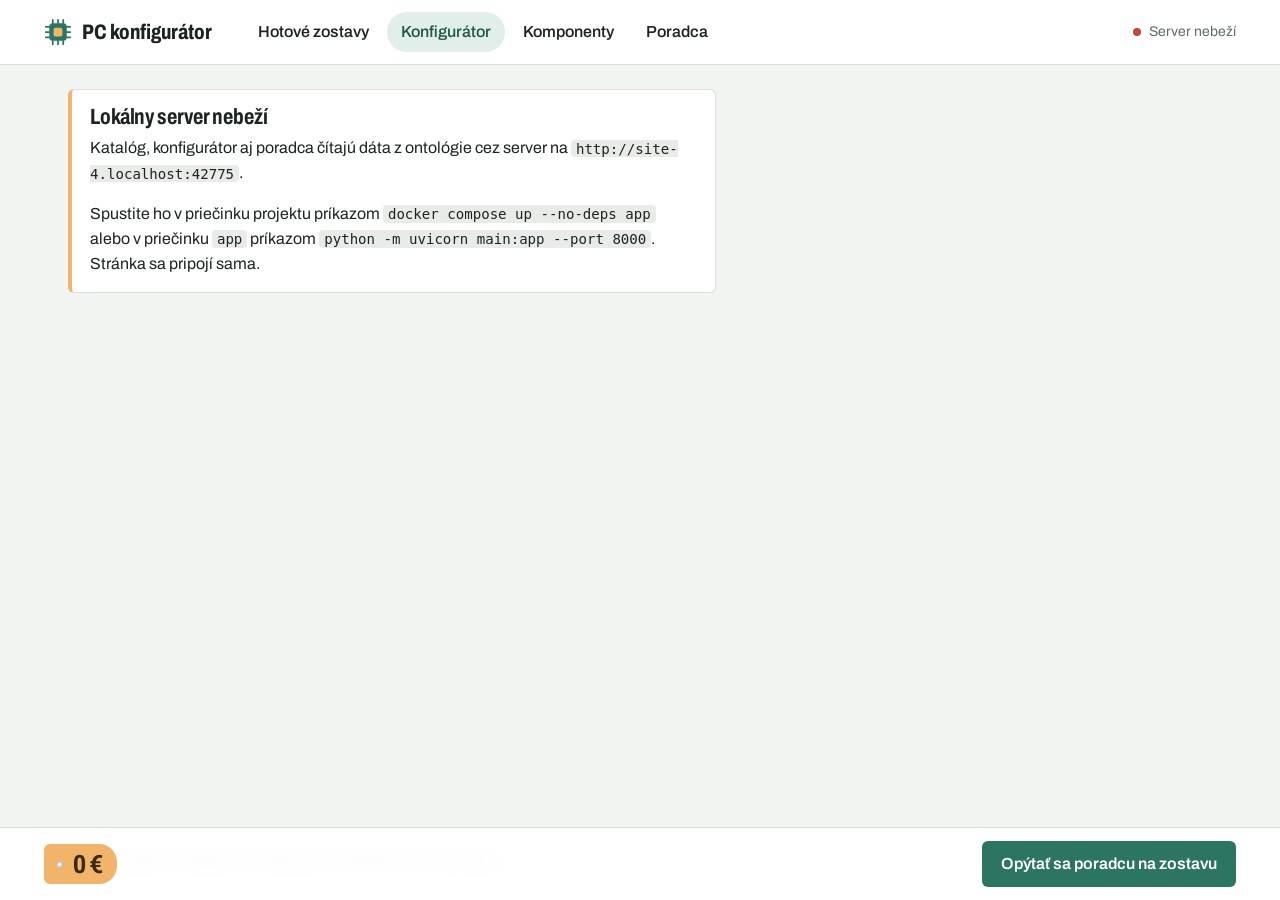
==== app/static/konfigurator.html @ f8c4b366 "Konfigurátor, zostavy, komponenty a poradca" ====
<!doctype html>
<html lang="sk">
<head>
<meta charset="utf-8">
<meta name="viewport" content="width=device-width, initial-scale=1">
<title>Konfigurátor – PC konfigurátor</title>
<link rel="icon" href="favicon.svg" type="image/svg+xml">
<link rel="stylesheet" href="css/app.css">
</head>
<body data-strana="konfigurator">
<main class="obal">
<div class="konf-hlavicka">
  <h1>Konfigurátor</h1>
  <div class="vyber"><label for="preset" class="jemny maly">Začať od</label><select id="preset"></select></div>
</div>
<div class="konf">
  <section aria-label="Náhľad počítača">
    <div class="pohlad-prep"><span class="jemny" id="pohladInfo"></span>
      <div class="prepinac" role="group" aria-label="Zobrazenie"><button type="button" data-mode="3d" aria-pressed="true">3D</button><button type="button" data-mode="2d" aria-pressed="false">Bokorys s kótami</button></div></div>
    <div class="scena" id="host3d"><canvas id="c3d" aria-label="3D model zostavy"></canvas><div class="ovl3d" id="ovl3d"></div><div class="tip3d" id="tip3d" hidden></div>
      <div class="nastroje3d" id="tools3d"><button type="button" data-t="spin" aria-pressed="true">Otáčanie</button><button type="button" data-t="glass" aria-pressed="true">Sklo</button><button type="button" data-t="rgb">RGB: <span></span></button><button type="button" data-t="view">Pohľad: <span></span></button></div></div>
    <div class="svg2d" id="svgHost" hidden></div>
    <div class="merace" id="merace"></div>
  </section>
  <aside class="panel" aria-label="Výber dielov">
    <div class="kategorie" role="tablist" id="kategorie"></div>
    <div class="moznosti-hlav"><h2 id="katNazov"></h2><label class="prepinac-maly"><input type="checkbox" id="lenKomp"> len kompatibilné</label></div>
    <div class="moznosti" id="moznosti"></div>
    <details class="kontroly-box" id="kontrolyBox"><summary id="kontrolySum">Kontrola kompatibility</summary><ul class="kontroly" id="kontroly"></ul></details>
  </aside>
</div>
</main>
<div class="suhrn" aria-label="Súhrn zostavy"><div class="obal">
  <span class="cenovka"><b id="spolu">0 €</b></span>
  <div class="stav" id="stav"></div>
  <div class="tl"><button class="btn btn-1" type="button" id="btnPoradca">Opýtať sa poradcu na zostavu</button></div>
</div></div>
<script src="vendor/three.min.js"></script>
<script src="js/core.js"></script>
<script src="js/render2d.js"></script>
<script src="js/render3d.js"></script>
<script src="js/konfigurator.js"></script>
</body>
</html>
---- app/static/css/app.css ----
/* PC konfigurátor – štýly
   Paleta: svetlá šalviová šedá, pokojná zelenomodrá na ovládanie,
   jediný teplý prvok je marhuľová cenovka (a citácie poradcu). */
@font-face {
  font-family: "Archivo"; font-weight: 100 900; font-stretch: 62% 125%; font-display: swap;
  src: url(../fonts/archivo-latin-wdth-normal.woff2) format("woff2");
  unicode-range: U+0000-00FF, U+0131, U+0152-0153, U+02BB-02BC, U+02C6, U+02DA, U+02DC, U+0304, U+0308, U+0329, U+2000-206F, U+20AC, U+2122, U+2191, U+2193, U+2212, U+2215, U+FEFF, U+FFFD;
}
@font-face {
  font-family: "Archivo"; font-weight: 100 900; font-stretch: 62% 125%; font-display: swap;
  src: url(../fonts/archivo-latin-ext-wdth-normal.woff2) format("woff2");
  unicode-range: U+0100-02BA, U+02BD-02C5, U+02C7-02CC, U+02CE-02D7, U+02DD-02FF, U+1E00-1E9F, U+2020, U+20A0-20AB, U+20AD-20C0, U+2C60-2C7F, U+A720-A7FF;
}

:root {
  --bg: #f2f4f1;
  --surface: #ffffff;
  --surface-2: #f7f8f6;
  --ink: #1c2421;
  --muted: #5f6b66;
  --line: #dadfda;
  --line-2: #e8ebe7;
  --accent: #2d7563;
  --accent-dark: #225a4c;
  --accent-soft: #e1eee9;
  --apricot: #f2b36a;
  --apricot-ink: #3a2a12;
  --ok: #2e8a5a;
  --ok-soft: #e3f1e8;
  --bad: #c0463a;
  --bad-soft: #f8e5e1;
  --scene: #1f2927;
  /* farby pre 2D náhľad (render2d.js) */
  --case: #2a302e; --case-2: #3a423f; --interior: #eef1ee; --board: #20403a; --board-2: #1d2422;
  --metal: #b8c0bc; --metal-2: #8b9590; --part: #333a37; --part-2: #4b534f;
  --wood: #9a6b3f; --wood-2: #7d5430; --copper: #b26a23; --pcb: var(--accent);
  --max: 1240px; --r: 10px; --r-s: 6px;
  --font: "Archivo", system-ui, -apple-system, "Segoe UI", sans-serif;
  accent-color: var(--accent);
  color-scheme: light;
}

*, *::before, *::after { box-sizing: border-box; }
html { -webkit-text-size-adjust: 100%; scroll-padding-top: 80px; }
body {
  margin: 0; min-height: 100vh; display: flex; flex-direction: column;
  background: var(--bg); color: var(--ink);
  font: 400 16px/1.55 var(--font); font-variant-numeric: tabular-nums;
  -webkit-font-smoothing: antialiased;
}
main { flex: 1; width: 100%; min-width: 0; }
img, svg, canvas { display: block; max-width: 100%; }
a { color: var(--accent); text-underline-offset: 3px; }
a:hover { color: var(--accent-dark); }
button, input, select, textarea { font: inherit; color: inherit; }
button { cursor: pointer; }
:focus-visible { outline: 3px solid var(--accent); outline-offset: 2px; }
code { font-size: .88em; background: var(--line-2); padding: .05em .35em; border-radius: 4px; }
.sr { position: absolute; width: 1px; height: 1px; overflow: hidden; clip: rect(0 0 0 0); white-space: nowrap; }
.obal { max-width: var(--max); margin: 0 auto; padding: 0 24px; }
@media (max-width: 640px) { .obal { padding: 0 16px; } }
.jemny { color: var(--muted); }
.maly { font-size: 14px; }

h1, h2, h3 { margin: 0; font-stretch: 76%; line-height: 1.02; letter-spacing: -.005em; text-wrap: balance; }
h1 { font-size: clamp(38px, 5vw, 58px); font-weight: 750; }
h2 { font-size: clamp(24px, 2.6vw, 30px); font-weight: 700; }
h3 { font-size: 21px; font-weight: 700; font-stretch: 86%; line-height: 1.15; }
p { margin: 0 0 1em; max-width: 66ch; }

/* ---------- hlavička ---------- */
.hlavicka { background: var(--surface); border-bottom: 1px solid var(--line); position: sticky; top: 0; z-index: 40; }
.hlavicka .obal { display: flex; align-items: center; gap: 32px; min-height: 64px; }
.znacka { display: flex; align-items: center; gap: 10px; color: var(--ink); text-decoration: none; }
.znacka svg { width: 28px; height: 28px; }
.znacka b { font-size: 21px; font-weight: 750; font-stretch: 78%; }
.nav { display: flex; gap: 4px; }
.nav a { color: var(--ink); text-decoration: none; font-weight: 550; padding: 8px 14px; border-radius: 999px; }
.nav a:hover { background: var(--surface-2); color: var(--ink); }
.nav a[aria-current="page"] { background: var(--accent-soft); color: var(--accent-dark); }
.server { margin-left: auto; display: inline-flex; align-items: center; gap: 8px; font-size: 14px; color: var(--muted); white-space: nowrap; }
.server i { width: 8px; height: 8px; border-radius: 50%; background: var(--line); }
.server.ok i { background: var(--ok); }
.server.caka i { background: var(--apricot); }
.server.zly i { background: var(--bad); }
.menu-btn { display: none; border: 1px solid var(--line); background: var(--surface); border-radius: var(--r-s); width: 42px; height: 42px; place-items: center; }
.menu-btn svg { width: 20px; height: 20px; }
@media (max-width: 900px) {
  .hlavicka .obal { gap: 12px; }
  .nav { display: none; position: absolute; left: 0; right: 0; top: 100%; flex-direction: column; gap: 2px; background: var(--surface); border-bottom: 1px solid var(--line); padding: 8px 16px 14px; }
  .nav.otvorene { display: flex; }
  .menu-btn { display: inline-grid; }
  .server span { display: none; }
}
@media (max-width: 560px) { .konf-hlavicka .vyber { width: 100%; } .konf-hlavicka select { flex: 1; } .filtre input { min-width: 0; flex: 1; } }

.pata { margin-top: 48px; padding: 22px 0 28px; border-top: 1px solid var(--line); font-size: 14px; color: var(--muted); }
.pata .obal { display: flex; justify-content: space-between; gap: 16px; flex-wrap: wrap; }

/* ---------- úvod podstránky ---------- */
.uvod { padding: 36px 0 26px; display: flex; justify-content: space-between; align-items: end; gap: 24px; flex-wrap: wrap; }
.uvod p { color: var(--muted); margin: 12px 0 0; font-size: 17px; }

/* ---------- tlačidlá a ovládanie ---------- */
.btn { display: inline-flex; align-items: center; justify-content: center; gap: 8px; border-radius: var(--r-s); border: 1px solid transparent; padding: 11px 18px; font-weight: 600; text-decoration: none; min-height: 46px; line-height: 1.1; text-align: center; }
.btn-1 { background: var(--accent); color: #fff; }
.btn-1:hover { background: var(--accent-dark); color: #fff; }
.btn-2 { background: var(--surface); color: var(--ink); border-color: var(--line); }
.btn-2:hover { border-color: var(--muted); color: var(--ink); }
.btn-3 { background: none; color: var(--accent); padding-inline: 4px; min-height: 40px; }
.btn-3:hover { text-decoration: underline; }
.btn:disabled { opacity: .5; cursor: not-allowed; }
.btn-s { min-height: 38px; padding: 7px 13px; font-size: 15px; }
.prepinac { display: inline-flex; background: var(--line-2); border-radius: 999px; padding: 3px; gap: 2px; max-width: 100%; overflow-x: auto; }
.prepinac button { border: 0; background: none; white-space: nowrap; padding: 7px 15px; font-weight: 550; border-radius: 999px; min-height: 38px; color: var(--muted); }
.prepinac button[aria-pressed="true"] { background: var(--surface); color: var(--ink); box-shadow: 0 1px 2px rgba(28, 36, 33, .12); }
select, input[type=search] { border: 1px solid var(--line); background: var(--surface); border-radius: var(--r-s); padding: 9px 12px; min-height: 42px; }
select:focus, input:focus { border-color: var(--accent); outline: none; }
.prepinac-maly { font-size: 14px; color: var(--muted); display: inline-flex; gap: 8px; align-items: center; }

/* ---------- cenovka (jediný teplý prvok) ---------- */
.cenovka { display: inline-flex; align-items: center; gap: 10px; background: var(--apricot); color: var(--apricot-ink); padding: 7px 14px 7px 12px; border-radius: 6px 18px 18px 6px; line-height: 1; white-space: nowrap; }
.cenovka::before { content: ""; width: 7px; height: 7px; border-radius: 50%; background: var(--bg); box-shadow: inset 0 0 0 1.5px rgba(58, 42, 18, .25); }
.cenovka b { font-size: 26px; font-weight: 750; font-stretch: 78%; }

/* ---------- server nebeží ---------- */
.info-box { background: var(--surface); border: 1px solid var(--line); border-left: 4px solid var(--apricot); border-radius: var(--r-s); padding: 16px 18px; margin: 24px 0; max-width: 72ch; }
.info-box h2 { font-size: 22px; margin-bottom: 8px; }
.info-box p:last-child { margin-bottom: 0; }
.chyba-box { background: var(--bad-soft); border-left: 4px solid var(--bad); padding: 10px 12px; border-radius: 4px; font-size: 14.5px; }

/* ---------- hotové zostavy ---------- */
.filtre-riadok { display: flex; gap: 12px; align-items: center; flex-wrap: wrap; margin-bottom: 18px; }
.filtre-riadok .prepinac-maly { margin-left: auto; }
.zostavy { display: grid; gap: 14px; }
.zostava { display: grid; grid-template-columns: 200px minmax(0, 1fr) 230px; gap: 28px; align-items: center; background: var(--surface); border: 1px solid var(--line); border-radius: var(--r); padding: 18px 22px; }
.zostava .nahlad { background: var(--surface-2); border-radius: var(--r-s); aspect-ratio: 1; padding: 8px; display: grid; place-items: center; }
.zostava .nahlad svg { width: 100%; height: 100%; }
.zostava .nahlad .part, .zostava .nahlad .hit { pointer-events: none; }
.zostava h3 a { color: inherit; text-decoration: none; }
.zostava h3 a:hover { color: var(--accent); }
.zostava .urcenie { color: var(--muted); margin: 6px 0 12px; font-size: 15px; }
.trieda { display: inline-block; font-size: 13px; font-weight: 600; color: var(--accent-dark); background: var(--accent-soft); padding: 2px 9px; border-radius: 999px; margin-bottom: 10px; }
.diely { display: grid; grid-template-columns: auto 1fr; gap: 3px 14px; margin: 0; font-size: 14.5px; }
.diely dt { color: var(--muted); }
.diely dd { margin: 0; font-weight: 550; }
.zostava .akcie { display: flex; flex-direction: column; align-items: flex-end; gap: 10px; }
.zostava .akcie .btn { width: 100%; }
@media (max-width: 960px) {
  .zostava { grid-template-columns: 150px 1fr; }
  .zostava .akcie { grid-column: 1 / -1; flex-direction: row; flex-wrap: wrap; align-items: center; }
  .zostava .akcie .cenovka { margin-right: auto; }
  .zostava .akcie .btn { width: auto; }
}
@media (max-width: 560px) { .zostava { grid-template-columns: 1fr; padding: 16px; } .zostava .nahlad { max-width: 180px; } }

/* ---------- 3D scéna ---------- */
.scena { position: relative; background: var(--scene); border-radius: var(--r); overflow: hidden; }
.scena canvas { width: 100%; height: 100%; touch-action: none; cursor: grab; }
.scena canvas.grabbing { cursor: grabbing; }
.ovl3d { position: absolute; inset: 0; pointer-events: none; overflow: hidden; }
.badge3d { position: absolute; left: 0; top: 0; width: 22px; height: 22px; border-radius: 50%; background: #e0604c; color: #fff; font-weight: 800; font-size: 13px; display: grid; place-items: center; box-shadow: 0 0 0 4px rgba(224, 96, 76, .28); }
.lim3d { position: absolute; left: 0; top: 0; font-size: 12.5px; font-weight: 600; color: #dde6e2; background: rgba(15, 20, 19, .8); padding: 4px 8px; border-radius: 4px; white-space: nowrap; }
.lim3d.bad { color: #ffb8aa; }
.tip3d { position: absolute; background: rgba(15, 20, 19, .92); color: #eef3f1; font-size: 13px; padding: 7px 10px; border-radius: 4px; pointer-events: none; max-width: 240px; line-height: 1.35; }
.nastroje3d { position: absolute; right: 12px; bottom: 12px; display: flex; gap: 6px; flex-wrap: wrap; justify-content: flex-end; max-width: calc(100% - 24px); }
.nastroje3d button { border: 1px solid rgba(255, 255, 255, .18); background: rgba(15, 20, 19, .7); color: #e4ebe8; border-radius: 999px; padding: 6px 12px; font-size: 13.5px; min-height: 34px; }
.nastroje3d button[aria-pressed="true"] { border-color: rgba(255, 255, 255, .7); background: rgba(255, 255, 255, .12); }
.nastroje3d span { color: #a9b8b2; }

/* ---------- konfigurátor ---------- */
.konf-hlavicka { display: flex; justify-content: space-between; align-items: end; gap: 20px; flex-wrap: wrap; padding: 32px 0 20px; }
.konf-hlavicka .vyber { display: flex; gap: 10px; align-items: center; min-width: 0; max-width: 100%; }
.konf-hlavicka select { min-width: 0; max-width: 100%; }
.konf { display: grid; grid-template-columns: minmax(0, 1.45fr) minmax(360px, 1fr); gap: 24px; align-items: start; padding-bottom: 110px; }
.konf .scena { height: clamp(420px, 62vh, 640px); }
.pohlad-prep { display: flex; justify-content: space-between; align-items: center; margin-bottom: 10px; gap: 12px; flex-wrap: wrap; }
.pohlad-prep .jemny { font-size: 14px; }
.svg2d { background: var(--surface); border: 1px solid var(--line); border-radius: var(--r); padding: 10px; }
.svg2d svg { width: 100%; height: auto; max-height: 62vh; margin: 0 auto; }
.merace { display: grid; grid-template-columns: repeat(4, minmax(0, 1fr)); gap: 10px; margin-top: 12px; }
.merac { background: var(--surface); border: 1px solid var(--line); border-radius: var(--r-s); padding: 11px 13px; }
.merac .m-h { display: flex; justify-content: space-between; gap: 8px; font-size: 13.5px; color: var(--muted); }
.merac .m-v { font-weight: 700; color: var(--ink); white-space: nowrap; }
.bar { height: 6px; background: var(--line-2); margin-top: 9px; position: relative; border-radius: 3px; overflow: hidden; }
.bar i { position: absolute; inset: 0 auto 0 0; background: var(--ok); border-radius: 3px; transition: width .4s ease; }
.bar.bad i { background: var(--bad); }
.merac small { display: block; margin-top: 6px; font-size: 12.5px; color: var(--muted); }
@media (max-width: 760px) { .merace { grid-template-columns: 1fr 1fr; } }

.panel { background: var(--surface); border: 1px solid var(--line); border-radius: var(--r); position: sticky; top: 80px; max-height: calc(100vh - 96px); display: flex; flex-direction: column; overflow: hidden; }
.kategorie { padding: 6px; border-bottom: 1px solid var(--line); display: grid; grid-template-columns: 1fr 1fr; gap: 2px; }
.kategorie button { width: 100%; text-align: left; background: none; border: 0; border-radius: var(--r-s); padding: 8px 10px; display: grid; grid-template-columns: 10px 1fr; column-gap: 10px; align-items: center; }
.kategorie button:hover { background: var(--surface-2); }
.kategorie button[aria-selected="true"] { background: var(--accent-soft); }
.kategorie b { font-size: 14.5px; font-weight: 600; }
.kategorie span { grid-column: 2; font-size: 13px; color: var(--muted); white-space: nowrap; overflow: hidden; text-overflow: ellipsis; }
.kategorie i { width: 8px; height: 8px; border-radius: 50%; background: var(--ok); grid-row: span 2; }
.kategorie i.bad { background: var(--bad); }
.kategorie i.none { background: var(--line); }
.moznosti-hlav { display: flex; justify-content: space-between; align-items: center; padding: 14px 16px 8px; gap: 10px; }
.moznosti-hlav h2 { font-size: 22px; }
.moznosti { overflow: auto; padding: 0 16px 16px; display: flex; flex-direction: column; gap: 8px; }
.moznost { border: 1px solid var(--line); border-radius: var(--r-s); background: var(--surface); text-align: left; padding: 11px 13px; display: grid; grid-template-columns: 1fr auto; gap: 3px 12px; width: 100%; }
.moznost:hover { border-color: var(--muted); }
.moznost[aria-pressed="true"] { border-color: var(--accent); background: var(--accent-soft); }
.moznost .n { font-weight: 650; }
.moznost .c { font-weight: 650; text-align: right; white-space: nowrap; }
.moznost .s { grid-column: 1 / -1; font-size: 13.5px; color: var(--muted); }
.moznost .w { grid-column: 1 / -1; font-size: 13.5px; color: var(--bad); font-weight: 600; }
.moznost.nekomp .n { color: var(--muted); }
.kontroly-box { border-top: 1px solid var(--line); padding: 10px 16px; }
.kontroly-box summary { cursor: pointer; font-weight: 600; font-size: 15px; padding: 4px 0; }
.kontroly { list-style: none; margin: 8px 0 4px; padding: 0; font-size: 13.5px; display: flex; flex-direction: column; gap: 5px; max-height: 220px; overflow: auto; }
.kontroly li { display: grid; grid-template-columns: 16px 1fr auto; gap: 8px; }
.kontroly .ok .ic { color: var(--ok); }
.kontroly .bad .ic { color: var(--bad); }
.pravidlo { font-size: 12px; color: var(--muted); border: 1px solid var(--line); background: none; border-radius: 4px; padding: 0 5px; }
button.pravidlo:hover { border-color: var(--accent); color: var(--accent); }
@media (max-width: 1100px) { .konf { grid-template-columns: minmax(0, 1fr); } .panel { position: static; max-height: none; } .kategorie { grid-template-columns: repeat(auto-fill, minmax(160px, 1fr)); } }

.suhrn { position: fixed; left: 0; right: 0; bottom: 0; background: rgba(255, 255, 255, .94); backdrop-filter: blur(8px); border-top: 1px solid var(--line); z-index: 30; }
.suhrn .obal { display: flex; align-items: center; gap: 20px; min-height: 72px; flex-wrap: wrap; padding-block: 10px; }
.suhrn .stav { font-size: 15px; font-weight: 550; }
.suhrn .stav.ok { color: var(--ok); }
.suhrn .stav.bad { color: var(--bad); }
.suhrn .tl { margin-left: auto; }
@media (max-width: 640px) { .suhrn .obal { gap: 10px; } .suhrn .cenovka b { font-size: 21px; } .suhrn .tl { width: 100%; } .suhrn .tl .btn { width: 100%; } .konf { padding-bottom: 170px; } }

/* ---------- komponenty ---------- */
.karty { display: flex; gap: 4px; overflow-x: auto; margin-bottom: 16px; padding-bottom: 2px; }
.karty button { border: 1px solid var(--line); background: var(--surface); padding: 7px 14px; border-radius: 999px; font-weight: 550; white-space: nowrap; }
.karty button span { color: var(--muted); margin-left: 4px; }
.karty button[aria-selected="true"] { background: var(--ink); border-color: var(--ink); color: #fff; }
.karty button[aria-selected="true"] span { color: #c9d2ce; }
.filtre { display: flex; gap: 10px; flex-wrap: wrap; margin-bottom: 14px; }
.filtre input { min-width: 260px; }
.tabulka-obal { overflow-x: auto; background: var(--surface); border: 1px solid var(--line); border-radius: var(--r); }
.tabulka { width: 100%; border-collapse: collapse; }
.tabulka th { text-align: left; font-size: 13.5px; color: var(--muted); font-weight: 600; padding: 10px 14px; border-bottom: 1px solid var(--line); }
.tabulka td { padding: 13px 14px; border-bottom: 1px solid var(--line-2); vertical-align: top; }
.tabulka tr:last-child td { border-bottom: 0; }
.tabulka td.cena { font-weight: 700; white-space: nowrap; text-align: right; }
.tabulka .n { font-weight: 650; }
.tabulka .s { color: var(--muted); font-size: 14px; }
.tabulka .zdroj { font-size: 13px; }
.tabulka .btn { white-space: nowrap; }

/* ---------- poradca ---------- */
.poradca { display: grid; grid-template-columns: 280px minmax(0, 1fr); gap: 32px; align-items: start; }
.zdroje-panel { position: sticky; top: 84px; background: var(--surface); border: 1px solid var(--line); border-radius: var(--r); padding: 16px 18px; }
.zdroje-panel h2 { font-size: 20px; margin-bottom: 10px; }
.zdroje-panel h3 { font-size: 15px; font-stretch: 100%; font-weight: 600; margin: 14px 0 4px; }
.modely { list-style: none; margin: 0; padding: 0; font-size: 14px; }
.modely li, .zoznam li { display: flex; justify-content: space-between; gap: 10px; padding: 5px 0; border-bottom: 1px solid var(--line-2); }
.modely span, .zoznam li span:last-child { color: var(--muted); white-space: nowrap; }
.modely b { font-weight: 600; text-align: right; overflow-wrap: anywhere; }
.modely li.ok b { color: var(--ok); }
.modely li.zly b { color: var(--bad); }
.zoznam { list-style: none; margin: 0; padding: 0; font-size: 14px; }
.zoznam li span:first-child { overflow-wrap: anywhere; }
.zoznam li.zly span:last-child { color: var(--bad); }
.zdroje-panel .btn { margin: 14px 0 8px; width: 100%; }
@media (max-width: 860px) { .poradca { grid-template-columns: 1fr; } .zdroje-panel { position: static; } }

.chat { display: flex; flex-direction: column; min-height: 60vh; max-width: 760px; }
.konverzacia { flex: 1; }
.kontext-zostavy { background: var(--surface); border: 1px solid var(--line); border-radius: var(--r-s); padding: 10px 14px; font-size: 14.5px; margin-bottom: 8px; }
.kontext-zostavy b { display: block; margin-bottom: 2px; }
.navrhy { display: grid; gap: 8px; }
.navrhy button { text-align: left; padding: 11px 14px; background: var(--surface); border: 1px solid var(--line); border-radius: var(--r-s); }
.navrhy button:hover { border-color: var(--accent); }
.otazka-bublina { margin: 26px 0 10px; font-weight: 600; font-size: 18px; line-height: 1.35; padding-left: 12px; border-left: 3px solid var(--accent); }
.odpoved p { margin: 0 0 .75rem; }
.odpoved ul { margin: 0 0 .75rem; padding-left: 1.2rem; }
.odpoved.chyba { color: var(--bad); }
.caka { color: var(--muted); }
.caka::after { content: "▍"; animation: blik 1s steps(1) infinite; }
@keyframes blik { 50% { opacity: 0; } }
.plocka { display: inline-block; min-width: 1.4em; padding: 0 .3em; background: var(--apricot); color: var(--apricot-ink); border: 0; border-radius: 4px; font-size: .78em; font-weight: 700; line-height: 1.55; text-align: center; vertical-align: .1em; cursor: pointer; }
.zoznam-zdrojov { margin: 6px 0 0; padding: 0; list-style: none; font-size: 14px; }
.zoznam-zdrojov details { border-top: 1px solid var(--line-2); }
.zoznam-zdrojov summary { display: flex; gap: 10px; align-items: baseline; padding: 7px 0; cursor: pointer; list-style: none; }
.zoznam-zdrojov summary::-webkit-details-marker { display: none; }
.zoznam-zdrojov .meno { overflow-wrap: anywhere; }
.zoznam-zdrojov .miesto { color: var(--muted); margin-left: auto; white-space: nowrap; }
.zoznam-zdrojov pre { margin: 0 0 10px; white-space: pre-wrap; font: inherit; font-size: 13.5px; color: var(--muted); background: var(--surface); border: 1px solid var(--line-2); padding: 10px 12px; border-radius: var(--r-s); }
.zoznam-zdrojov details.svieti summary { background: color-mix(in srgb, var(--apricot) 25%, transparent); border-radius: 4px; }
.vstup { position: sticky; bottom: 0; display: flex; gap: 8px; align-items: flex-end; padding: 16px 0 20px; background: linear-gradient(rgba(242, 244, 241, 0), var(--bg) 30%); }
.vstup textarea { flex: 1; resize: none; max-height: 10rem; padding: 11px 14px; background: var(--surface); border: 1px solid var(--line); border-radius: var(--r-s); }
.vstup textarea:focus { border-color: var(--accent); outline: none; }

/* ---------- dialóg, toast ---------- */
dialog { border: 1px solid var(--line); border-radius: var(--r); padding: 0; width: min(560px, 94vw); }
dialog::backdrop { background: rgba(20, 28, 25, .45); }
.dlg { padding: 22px 24px; }
.dlg h2 { margin-bottom: 10px; }
.dlg pre { background: var(--surface-2); padding: 10px 12px; white-space: pre-wrap; font-size: 13px; border-radius: var(--r-s); }
.dlg .tl { display: flex; justify-content: flex-end; margin-top: 16px; }
.toast { position: fixed; left: 50%; bottom: 92px; transform: translate(-50%, 16px); background: var(--ink); color: #fff; padding: 11px 18px; border-radius: 999px; opacity: 0; transition: .2s; z-index: 80; pointer-events: none; font-size: 15px; max-width: 92vw; }
.toast.show { opacity: 1; transform: translate(-50%, 0); }

/* ---------- 2D náhľad (render2d.js) ---------- */
.enter { animation: pop .45s cubic-bezier(.2, .8, .2, 1); }
@keyframes pop { from { opacity: 0; transform: translateY(-10px); } to { opacity: 1; transform: none; } }
.part { cursor: pointer; }
.part .hit { fill: transparent; stroke: transparent; stroke-width: 2.2; }
.part:hover .hit { stroke: var(--accent); }
.part.active .hit { stroke: var(--accent); stroke-width: 3; }
.part.bad .hit { stroke: var(--bad); stroke-dasharray: 6 4; stroke-width: 2.6; }
.dim { font-size: 11px; font-weight: 700; fill: var(--copper); paint-order: stroke; stroke: var(--interior); stroke-width: 3px; stroke-linejoin: round; }
.dim-line { stroke: var(--copper); stroke-width: 1.2; fill: none; }
.dim-bad { fill: var(--bad); }
.dim-line.bad { stroke: var(--bad); }
.lbl { font-size: 10px; fill: var(--muted); font-weight: 600; }
.nahlad .ghost, .nahlad .dim, .nahlad .dim-line, .nahlad .lbl, .nahlad .hit { display: none; }

@media (prefers-reduced-motion: reduce) { *, *::before, *::after { transition: none !important; animation: none !important; } }
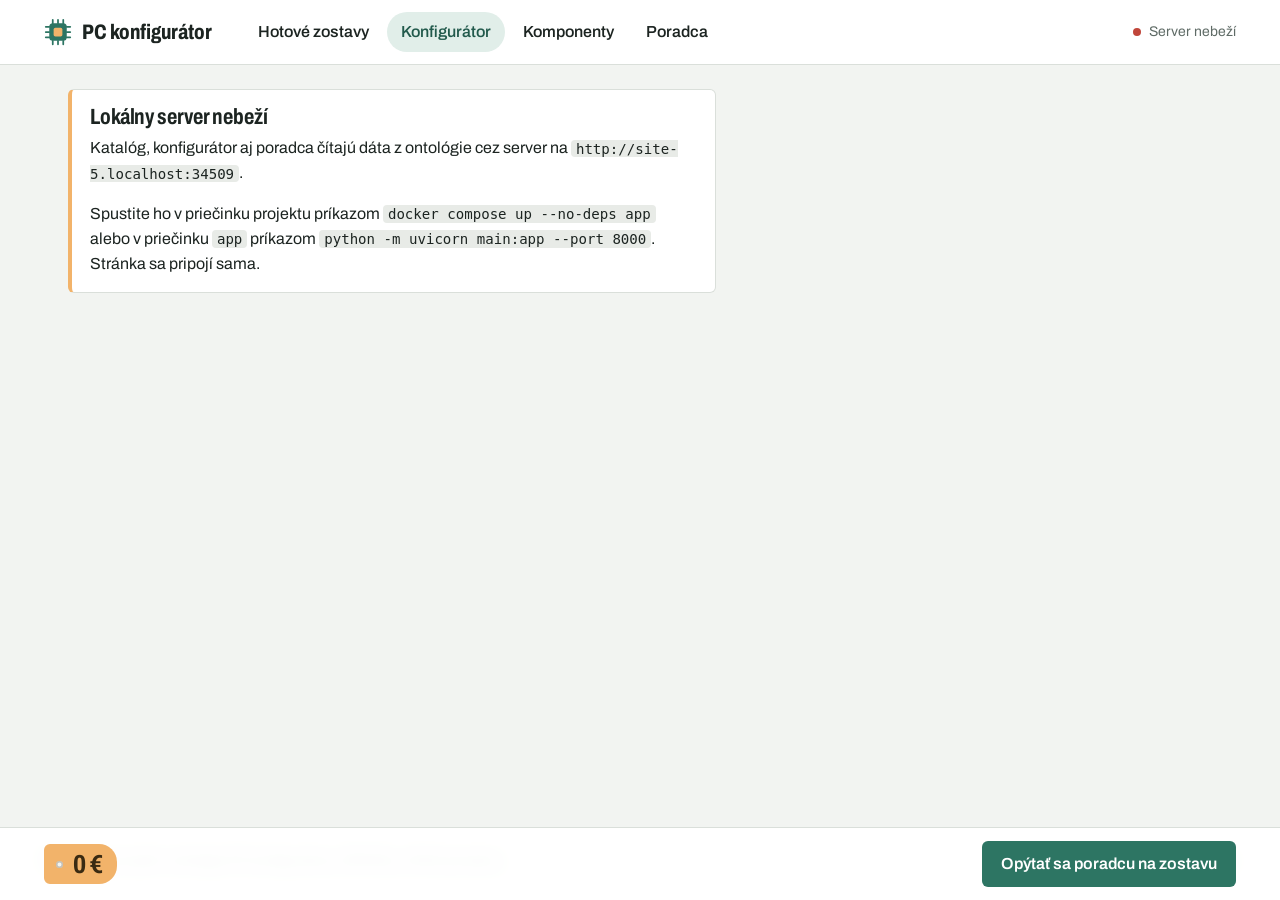
==== commit 8820a072: "Uprava a rozširenie poradcu" ====
--- a/app/static/konfigurator.html
+++ b/app/static/konfigurator.html
@@ -37,6 +37,7 @@
 </div></div>
 <script src="vendor/three.min.js"></script>
 <script src="js/core.js"></script>
+<script src="js/chat.js"></script>
 <script src="js/render2d.js"></script>
 <script src="js/render3d.js"></script>
 <script src="js/konfigurator.js"></script>
--- a/app/static/css/app.css
+++ b/app/static/css/app.css
@@ -267,8 +267,10 @@
 .konverzacia { flex: 1; }
 .kontext-zostavy { background: var(--surface); border: 1px solid var(--line); border-radius: var(--r-s); padding: 10px 14px; font-size: 14.5px; margin-bottom: 8px; }
 .kontext-zostavy b { display: block; margin-bottom: 2px; }
-.navrhy { display: grid; gap: 8px; }
-.navrhy button { text-align: left; padding: 11px 14px; background: var(--surface); border: 1px solid var(--line); border-radius: var(--r-s); }
+.skupina-otazok { margin-bottom: 18px; }
+.skupina-otazok h3 { font-size: 16px; font-stretch: 100%; font-weight: 600; color: var(--muted); margin-bottom: 8px; }
+.navrhy { display: flex; flex-wrap: wrap; gap: 8px; }
+.navrhy button { text-align: left; padding: 9px 13px; background: var(--surface); border: 1px solid var(--line); border-radius: var(--r-s); font-size: 15px; }
 .navrhy button:hover { border-color: var(--accent); }
 .otazka-bublina { margin: 26px 0 10px; font-weight: 600; font-size: 18px; line-height: 1.35; padding-left: 12px; border-left: 3px solid var(--accent); }
 .odpoved p { margin: 0 0 .75rem; }
@@ -290,6 +292,22 @@
 .vstup textarea { flex: 1; resize: none; max-height: 10rem; padding: 11px 14px; background: var(--surface); border: 1px solid var(--line); border-radius: var(--r-s); }
 .vstup textarea:focus { border-color: var(--accent); outline: none; }
 
+/* ---------- bočný panel poradcu ---------- */
+.bocny-panel { position: fixed; top: 0; right: 0; bottom: 0; width: min(460px, 100%); z-index: 60; background: var(--bg); border-left: 1px solid var(--line); box-shadow: -12px 0 32px rgba(28, 36, 33, .12); display: flex; flex-direction: column; transform: translateX(104%); transition: transform .25s ease; }
+.bocny-panel.otvoreny { transform: none; }
+.panel-hlav { display: flex; justify-content: space-between; align-items: start; gap: 12px; padding: 16px 20px 12px; background: var(--surface); border-bottom: 1px solid var(--line); }
+.panel-hlav h2 { font-size: 26px; }
+.panel-hlav p { margin: 4px 0 0; }
+.zavriet { border: 1px solid var(--line); background: var(--surface); border-radius: 999px; width: 38px; height: 38px; font-size: 20px; line-height: 1; flex: none; }
+.bocny-panel .konverzacia { flex: 1; overflow: auto; padding: 0 20px 12px; font-size: 15px; }
+.bocny-panel .otazka-bublina { font-size: 16px; margin-top: 18px; }
+.rychle { display: flex; flex-wrap: wrap; gap: 6px; padding: 8px 20px 0; }
+.rychle button { border: 1px solid var(--line); background: var(--surface); border-radius: 999px; padding: 6px 12px; font-size: 13.5px; text-align: left; }
+.rychle button:hover { border-color: var(--accent); }
+.bocny-panel .vstup { position: static; padding: 10px 20px 16px; background: none; }
+/* na širokej obrazovke panel stránku odsunie, aby sa dalo ďalej meniť diely */
+@media (min-width: 1200px) { body.panel-otvoreny { padding-right: 460px; } body.panel-otvoreny .suhrn { right: 460px; } body.panel-otvoreny .bocny-panel { box-shadow: none; } }
+
 /* ---------- dialóg, toast ---------- */
 dialog { border: 1px solid var(--line); border-radius: var(--r); padding: 0; width: min(560px, 94vw); }
 dialog::backdrop { background: rgba(20, 28, 25, .45); }
